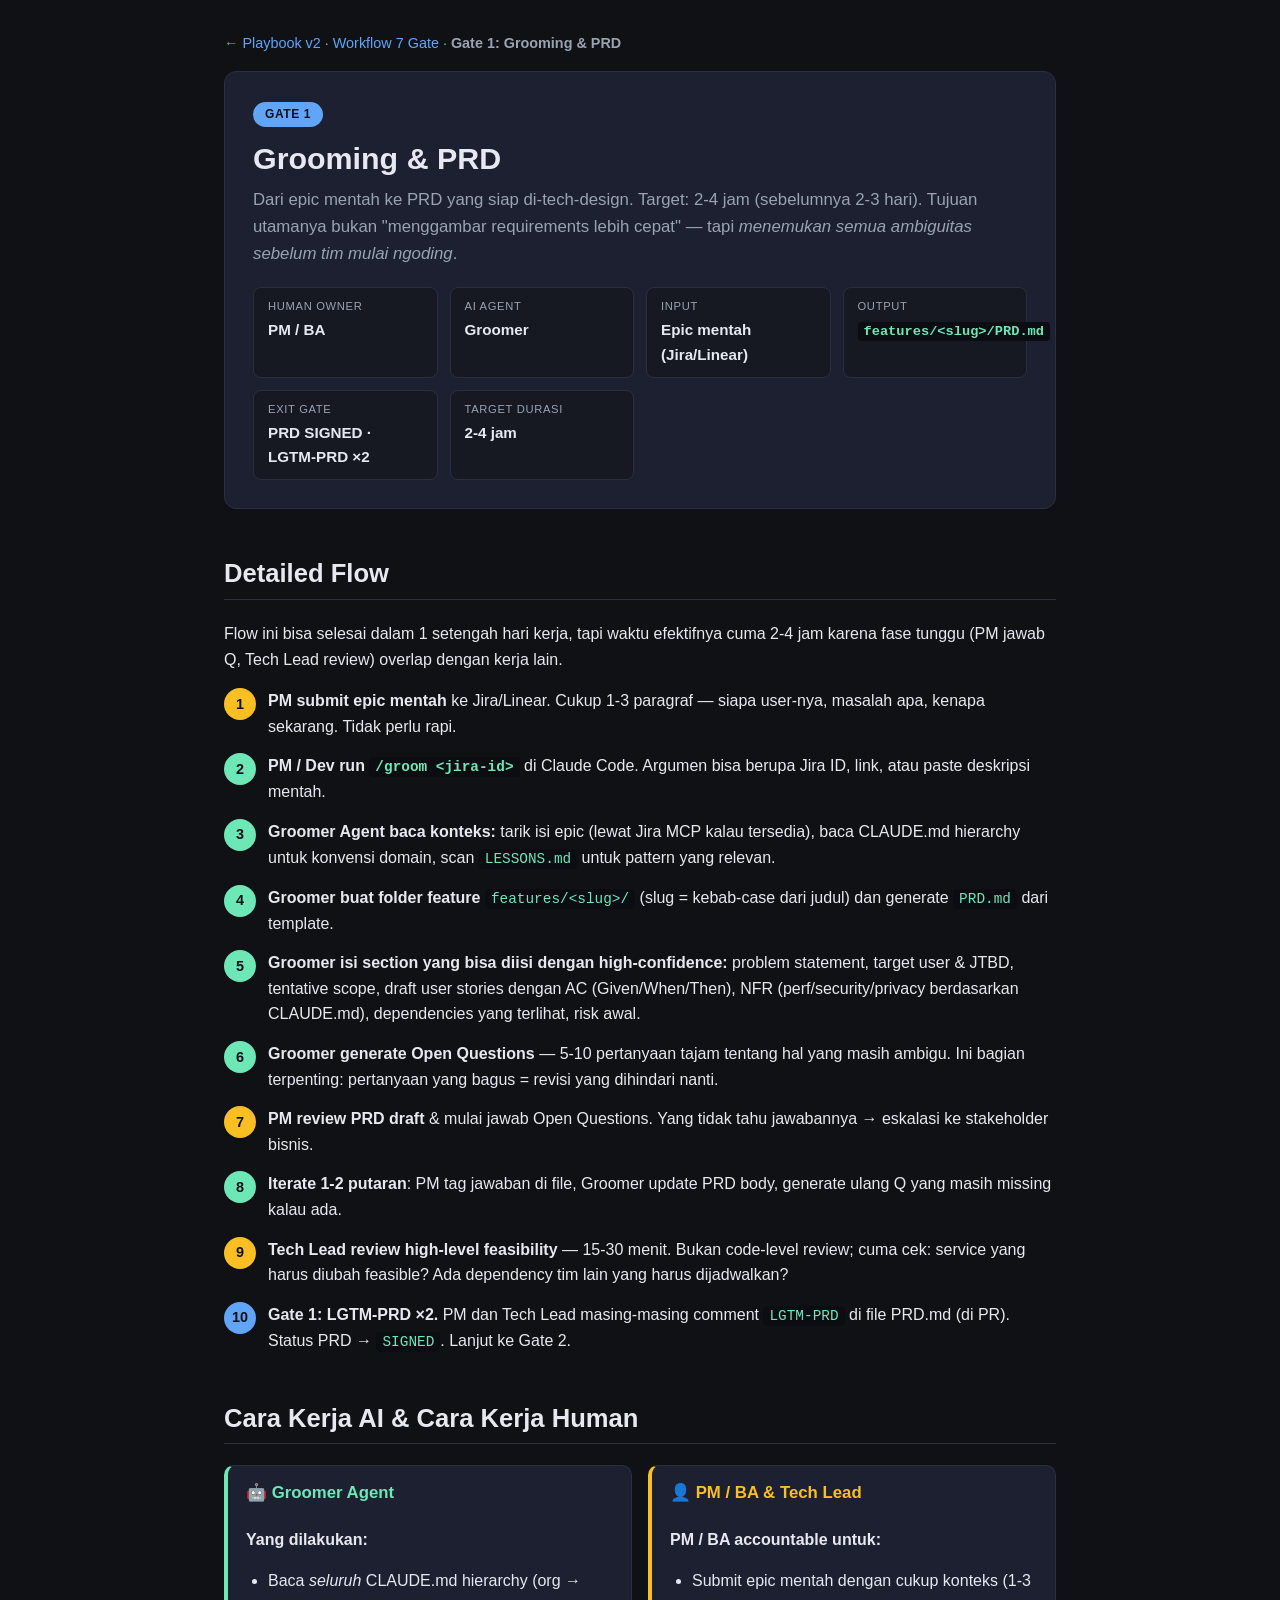
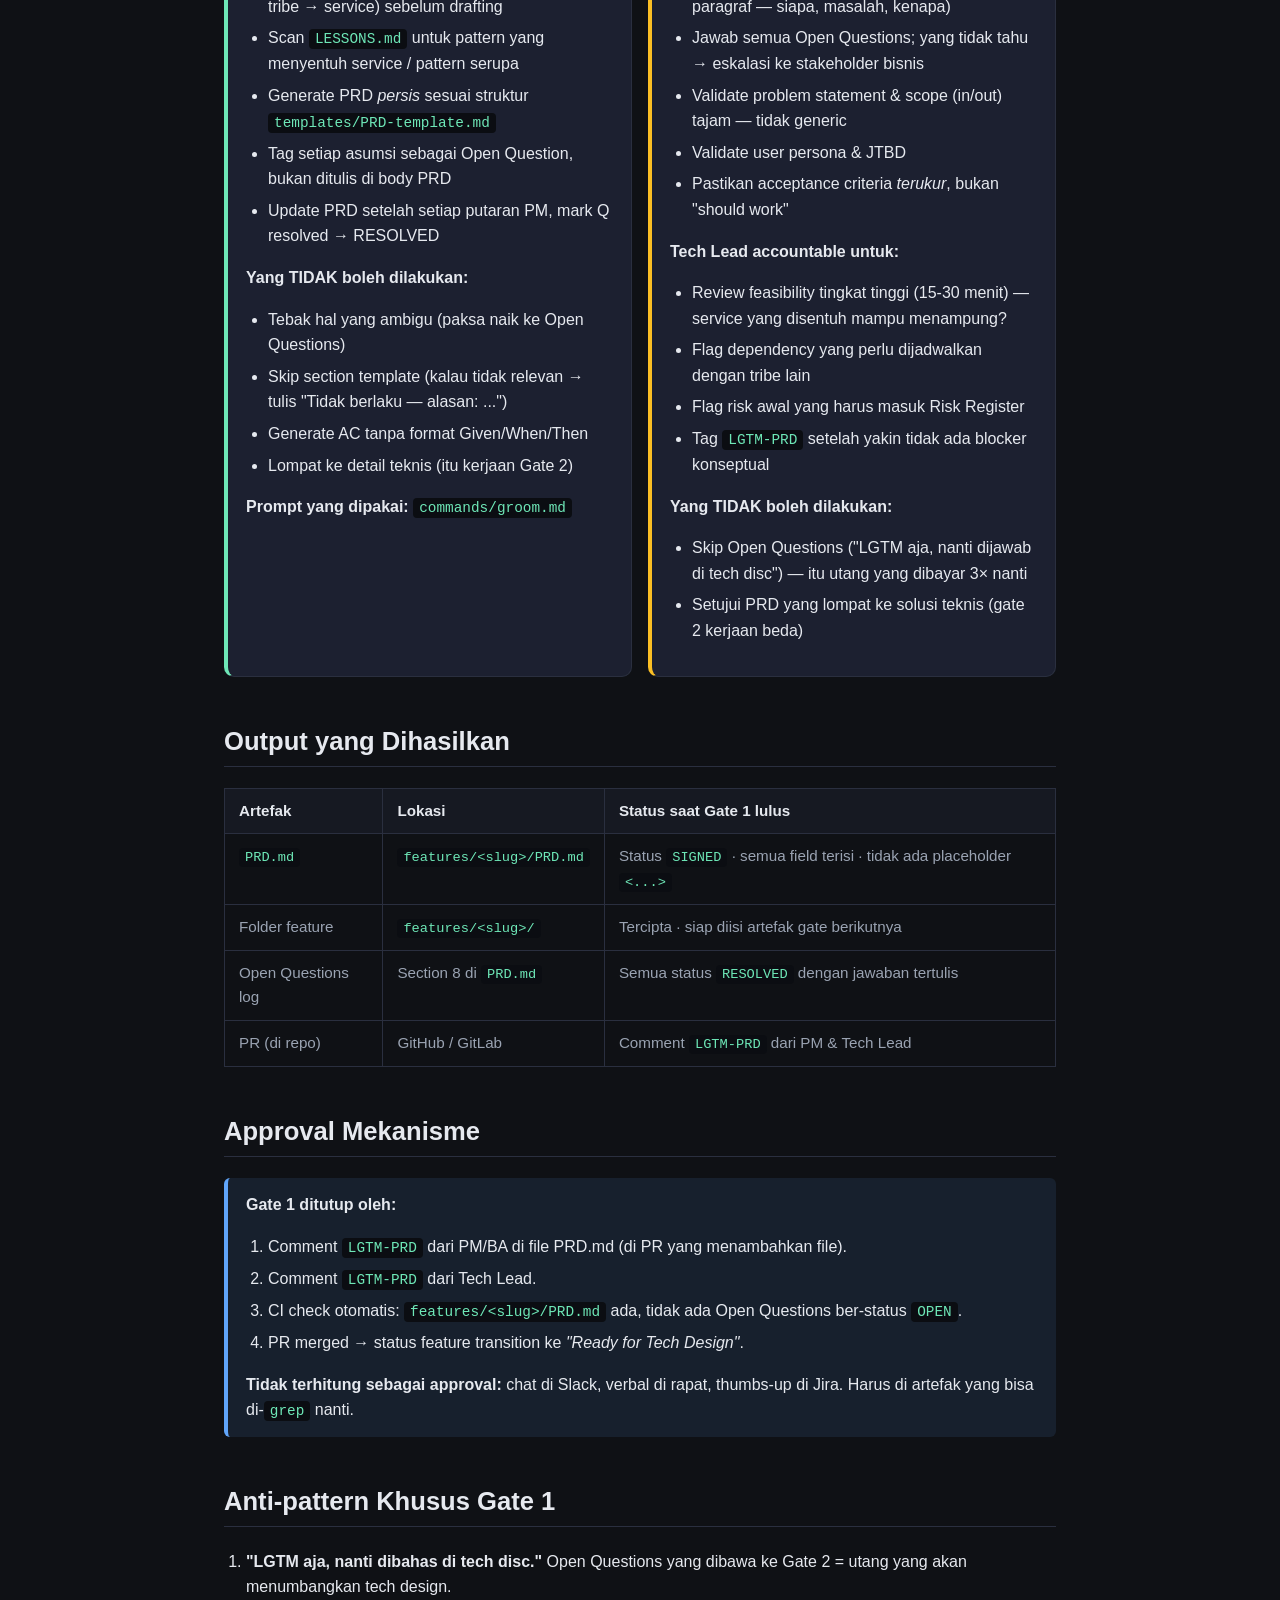
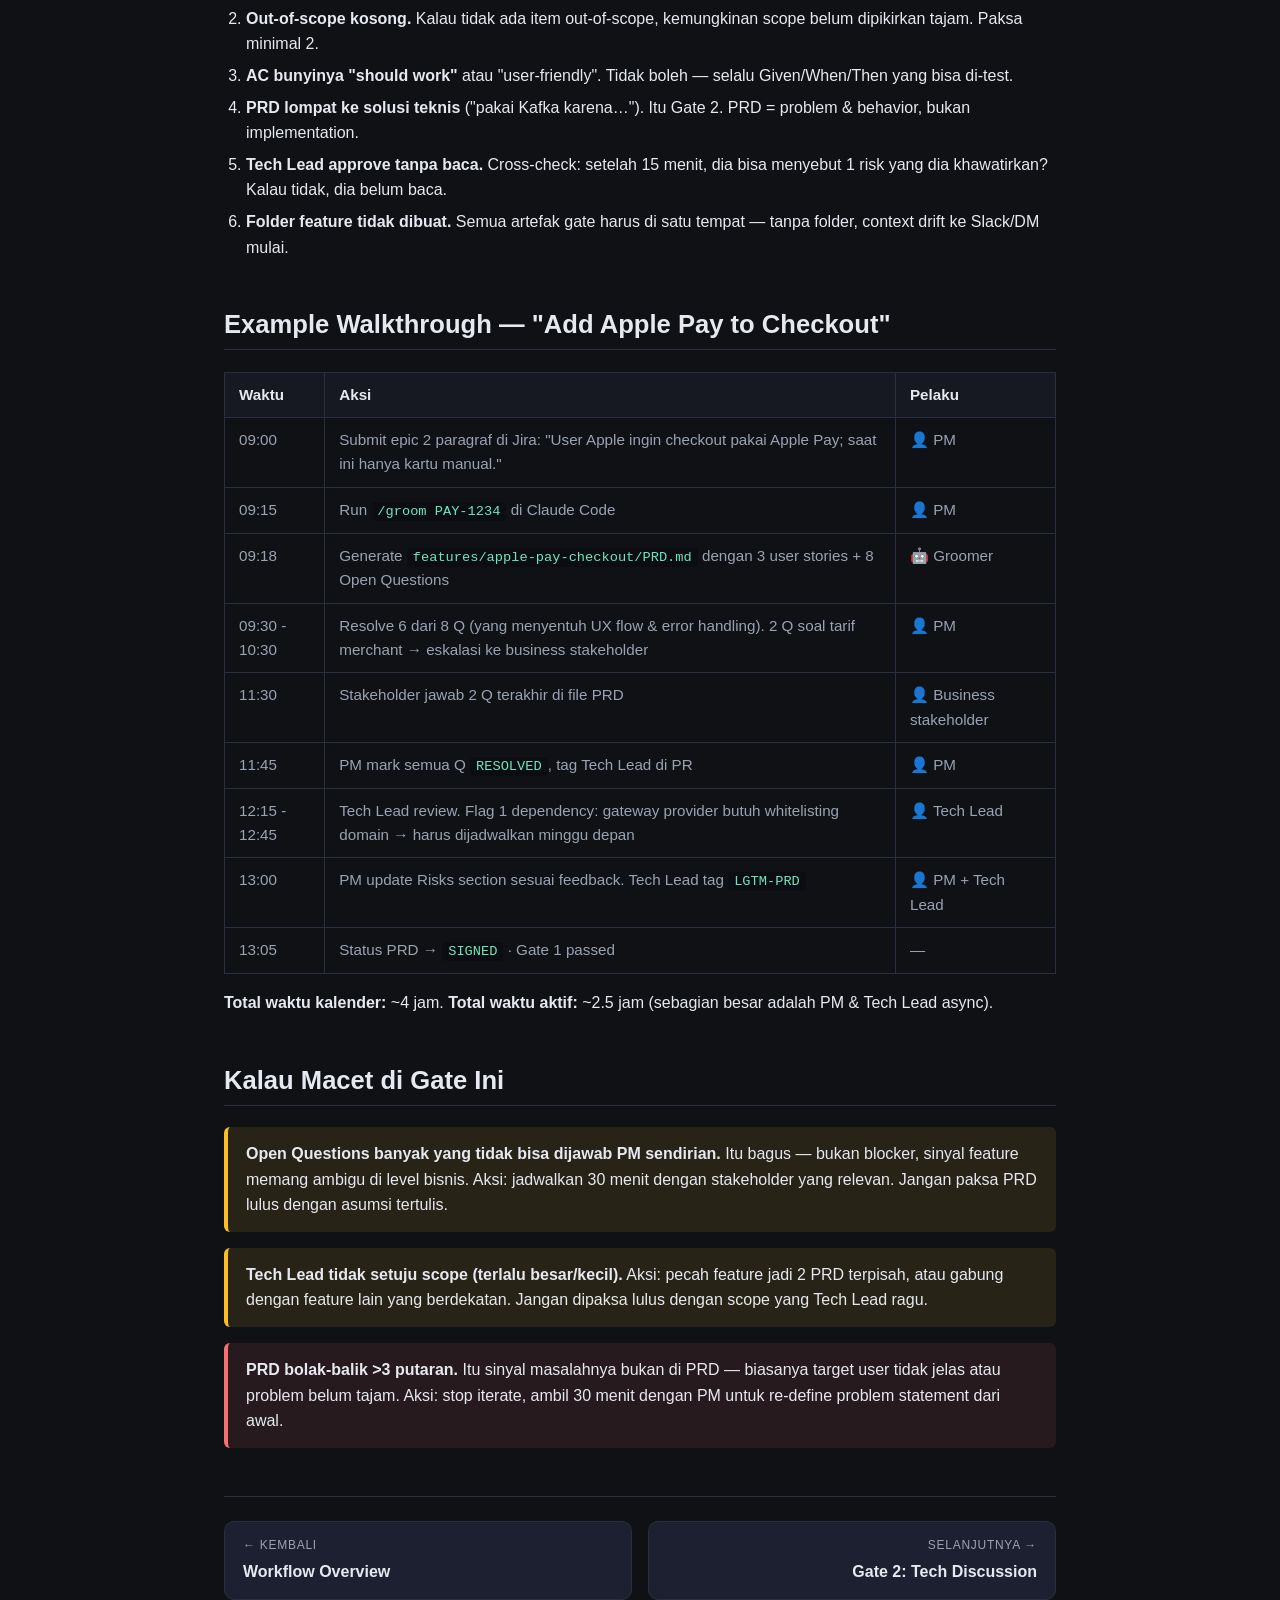
==== phases/1-grooming.html @ acb95db0 "chore: initial commit of AI agent playbook v2 Co-Authored-By: Claude Opus 4.7 (1M context) <noreply@" ====
<!DOCTYPE html>
<html lang="id">
<head>
<meta charset="UTF-8">
<meta name="viewport" content="width=device-width, initial-scale=1.0">
<title>Gate 1 · Grooming &amp; PRD — Playbook v2</title>
<link rel="stylesheet" href="../styles.css">
</head>
<body>
<div class="detail-page">

  <div class="breadcrumb">
    <a href="../index.html">← Playbook v2</a> · <a href="../index.html#workflow">Workflow 7 Gate</a> · <strong>Gate 1: Grooming &amp; PRD</strong>
  </div>

  <header class="detail-hero">
    <div class="gate-badge">GATE 1</div>
    <h1>Grooming &amp; PRD</h1>
    <p class="lead">Dari epic mentah ke PRD yang siap di-tech-design. Target: 2-4 jam (sebelumnya 2-3 hari). Tujuan utamanya bukan "menggambar requirements lebih cepat" — tapi <em>menemukan semua ambiguitas sebelum tim mulai ngoding</em>.</p>

    <div class="meta-grid">
      <div class="meta-item"><div class="lbl">Human Owner</div><div class="val">PM / BA</div></div>
      <div class="meta-item"><div class="lbl">AI Agent</div><div class="val">Groomer</div></div>
      <div class="meta-item"><div class="lbl">Input</div><div class="val">Epic mentah (Jira/Linear)</div></div>
      <div class="meta-item"><div class="lbl">Output</div><div class="val"><code>features/&lt;slug&gt;/PRD.md</code></div></div>
      <div class="meta-item"><div class="lbl">Exit Gate</div><div class="val">PRD SIGNED · LGTM-PRD ×2</div></div>
      <div class="meta-item"><div class="lbl">Target Durasi</div><div class="val">2-4 jam</div></div>
    </div>
  </header>

  <h2>Detailed Flow</h2>
  <p>Flow ini bisa selesai dalam 1 setengah hari kerja, tapi waktu efektifnya cuma 2-4 jam karena fase tunggu (PM jawab Q, Tech Lead review) overlap dengan kerja lain.</p>

  <ol class="stepflow">
    <li class="human-step"><strong>PM submit epic mentah</strong> ke Jira/Linear. Cukup 1-3 paragraf — siapa user-nya, masalah apa, kenapa sekarang. Tidak perlu rapi.</li>
    <li class="ai-step"><strong>PM / Dev run <code>/groom &lt;jira-id&gt;</code></strong> di Claude Code. Argumen bisa berupa Jira ID, link, atau paste deskripsi mentah.</li>
    <li class="ai-step"><strong>Groomer Agent baca konteks:</strong> tarik isi epic (lewat Jira MCP kalau tersedia), baca CLAUDE.md hierarchy untuk konvensi domain, scan <code>LESSONS.md</code> untuk pattern yang relevan.</li>
    <li class="ai-step"><strong>Groomer buat folder feature</strong> <code>features/&lt;slug&gt;/</code> (slug = kebab-case dari judul) dan generate <code>PRD.md</code> dari template.</li>
    <li class="ai-step"><strong>Groomer isi section yang bisa diisi dengan high-confidence:</strong> problem statement, target user &amp; JTBD, tentative scope, draft user stories dengan AC (Given/When/Then), NFR (perf/security/privacy berdasarkan CLAUDE.md), dependencies yang terlihat, risk awal.</li>
    <li class="ai-step"><strong>Groomer generate Open Questions</strong> — 5-10 pertanyaan tajam tentang hal yang masih ambigu. Ini bagian terpenting: pertanyaan yang bagus = revisi yang dihindari nanti.</li>
    <li class="human-step"><strong>PM review PRD draft</strong> &amp; mulai jawab Open Questions. Yang tidak tahu jawabannya → eskalasi ke stakeholder bisnis.</li>
    <li class="ai-step"><strong>Iterate 1-2 putaran</strong>: PM tag jawaban di file, Groomer update PRD body, generate ulang Q yang masih missing kalau ada.</li>
    <li class="human-step"><strong>Tech Lead review high-level feasibility</strong> — 15-30 menit. Bukan code-level review; cuma cek: service yang harus diubah feasible? Ada dependency tim lain yang harus dijadwalkan?</li>
    <li class="gate-step"><strong>Gate 1: LGTM-PRD ×2.</strong> PM dan Tech Lead masing-masing comment <code>LGTM-PRD</code> di file PRD.md (di PR). Status PRD → <code>SIGNED</code>. Lanjut ke Gate 2.</li>
  </ol>

  <h2>Cara Kerja AI &amp; Cara Kerja Human</h2>

  <div class="swim">
    <div class="lane ai">
      <h4 class="ai-h">🤖 Groomer Agent</h4>
      <p><strong>Yang dilakukan:</strong></p>
      <ul>
        <li>Baca <em>seluruh</em> CLAUDE.md hierarchy (org → tribe → service) sebelum drafting</li>
        <li>Scan <code>LESSONS.md</code> untuk pattern yang menyentuh service / pattern serupa</li>
        <li>Generate PRD <em>persis</em> sesuai struktur <code>templates/PRD-template.md</code></li>
        <li>Tag setiap asumsi sebagai Open Question, bukan ditulis di body PRD</li>
        <li>Update PRD setelah setiap putaran PM, mark Q resolved → RESOLVED</li>
      </ul>
      <p><strong>Yang TIDAK boleh dilakukan:</strong></p>
      <ul>
        <li>Tebak hal yang ambigu (paksa naik ke Open Questions)</li>
        <li>Skip section template (kalau tidak relevan → tulis "Tidak berlaku — alasan: ...")</li>
        <li>Generate AC tanpa format Given/When/Then</li>
        <li>Lompat ke detail teknis (itu kerjaan Gate 2)</li>
      </ul>
      <p><strong>Prompt yang dipakai:</strong> <code>commands/groom.md</code></p>
    </div>

    <div class="lane human">
      <h4 class="human-h">👤 PM / BA &amp; Tech Lead</h4>
      <p><strong>PM / BA accountable untuk:</strong></p>
      <ul>
        <li>Submit epic mentah dengan cukup konteks (1-3 paragraf — siapa, masalah, kenapa)</li>
        <li>Jawab semua Open Questions; yang tidak tahu → eskalasi ke stakeholder bisnis</li>
        <li>Validate problem statement &amp; scope (in/out) tajam — tidak generic</li>
        <li>Validate user persona &amp; JTBD</li>
        <li>Pastikan acceptance criteria <em>terukur</em>, bukan "should work"</li>
      </ul>
      <p><strong>Tech Lead accountable untuk:</strong></p>
      <ul>
        <li>Review feasibility tingkat tinggi (15-30 menit) — service yang disentuh mampu menampung?</li>
        <li>Flag dependency yang perlu dijadwalkan dengan tribe lain</li>
        <li>Flag risk awal yang harus masuk Risk Register</li>
        <li>Tag <code>LGTM-PRD</code> setelah yakin tidak ada blocker konseptual</li>
      </ul>
      <p><strong>Yang TIDAK boleh dilakukan:</strong></p>
      <ul>
        <li>Skip Open Questions ("LGTM aja, nanti dijawab di tech disc") — itu utang yang dibayar 3× nanti</li>
        <li>Setujui PRD yang lompat ke solusi teknis (gate 2 kerjaan beda)</li>
      </ul>
    </div>
  </div>

  <h2>Output yang Dihasilkan</h2>
  <table>
    <tr><th>Artefak</th><th>Lokasi</th><th>Status saat Gate 1 lulus</th></tr>
    <tr><td><code>PRD.md</code></td><td><code>features/&lt;slug&gt;/PRD.md</code></td><td>Status <code>SIGNED</code> · semua field terisi · tidak ada placeholder <code>&lt;...&gt;</code></td></tr>
    <tr><td>Folder feature</td><td><code>features/&lt;slug&gt;/</code></td><td>Tercipta · siap diisi artefak gate berikutnya</td></tr>
    <tr><td>Open Questions log</td><td>Section 8 di <code>PRD.md</code></td><td>Semua status <code>RESOLVED</code> dengan jawaban tertulis</td></tr>
    <tr><td>PR (di repo)</td><td>GitHub / GitLab</td><td>Comment <code>LGTM-PRD</code> dari PM &amp; Tech Lead</td></tr>
  </table>

  <h2>Approval Mekanisme</h2>
  <div class="callout">
    <strong>Gate 1 ditutup oleh:</strong>
    <ol>
      <li>Comment <code>LGTM-PRD</code> dari PM/BA di file PRD.md (di PR yang menambahkan file).</li>
      <li>Comment <code>LGTM-PRD</code> dari Tech Lead.</li>
      <li>CI check otomatis: <code>features/&lt;slug&gt;/PRD.md</code> ada, tidak ada Open Questions ber-status <code>OPEN</code>.</li>
      <li>PR merged → status feature transition ke <em>"Ready for Tech Design"</em>.</li>
    </ol>
    <strong>Tidak terhitung sebagai approval:</strong> chat di Slack, verbal di rapat, thumbs-up di Jira. Harus di artefak yang bisa di-<code>grep</code> nanti.
  </div>

  <h2>Anti-pattern Khusus Gate 1</h2>
  <ol>
    <li><strong>"LGTM aja, nanti dibahas di tech disc."</strong> Open Questions yang dibawa ke Gate 2 = utang yang akan menumbangkan tech design.</li>
    <li><strong>Out-of-scope kosong.</strong> Kalau tidak ada item out-of-scope, kemungkinan scope belum dipikirkan tajam. Paksa minimal 2.</li>
    <li><strong>AC bunyinya "should work"</strong> atau "user-friendly". Tidak boleh — selalu Given/When/Then yang bisa di-test.</li>
    <li><strong>PRD lompat ke solusi teknis</strong> ("pakai Kafka karena…"). Itu Gate 2. PRD = problem &amp; behavior, bukan implementation.</li>
    <li><strong>Tech Lead approve tanpa baca.</strong> Cross-check: setelah 15 menit, dia bisa menyebut 1 risk yang dia khawatirkan? Kalau tidak, dia belum baca.</li>
    <li><strong>Folder feature tidak dibuat.</strong> Semua artefak gate harus di satu tempat — tanpa folder, context drift ke Slack/DM mulai.</li>
  </ol>

  <h2>Example Walkthrough — "Add Apple Pay to Checkout"</h2>
  <table>
    <tr><th>Waktu</th><th>Aksi</th><th>Pelaku</th></tr>
    <tr><td>09:00</td><td>Submit epic 2 paragraf di Jira: "User Apple ingin checkout pakai Apple Pay; saat ini hanya kartu manual."</td><td>👤 PM</td></tr>
    <tr><td>09:15</td><td>Run <code>/groom PAY-1234</code> di Claude Code</td><td>👤 PM</td></tr>
    <tr><td>09:18</td><td>Generate <code>features/apple-pay-checkout/PRD.md</code> dengan 3 user stories + 8 Open Questions</td><td>🤖 Groomer</td></tr>
    <tr><td>09:30 - 10:30</td><td>Resolve 6 dari 8 Q (yang menyentuh UX flow &amp; error handling). 2 Q soal tarif merchant → eskalasi ke business stakeholder</td><td>👤 PM</td></tr>
    <tr><td>11:30</td><td>Stakeholder jawab 2 Q terakhir di file PRD</td><td>👤 Business stakeholder</td></tr>
    <tr><td>11:45</td><td>PM mark semua Q <code>RESOLVED</code>, tag Tech Lead di PR</td><td>👤 PM</td></tr>
    <tr><td>12:15 - 12:45</td><td>Tech Lead review. Flag 1 dependency: gateway provider butuh whitelisting domain → harus dijadwalkan minggu depan</td><td>👤 Tech Lead</td></tr>
    <tr><td>13:00</td><td>PM update Risks section sesuai feedback. Tech Lead tag <code>LGTM-PRD</code></td><td>👤 PM + Tech Lead</td></tr>
    <tr><td>13:05</td><td>Status PRD → <code>SIGNED</code> · Gate 1 passed</td><td>—</td></tr>
  </table>
  <p><strong>Total waktu kalender:</strong> ~4 jam. <strong>Total waktu aktif:</strong> ~2.5 jam (sebagian besar adalah PM &amp; Tech Lead async).</p>

  <h2>Kalau Macet di Gate Ini</h2>
  <div class="callout warn">
    <strong>Open Questions banyak yang tidak bisa dijawab PM sendirian.</strong> Itu bagus — bukan blocker, sinyal feature memang ambigu di level bisnis. Aksi: jadwalkan 30 menit dengan stakeholder yang relevan. Jangan paksa PRD lulus dengan asumsi tertulis.
  </div>
  <div class="callout warn">
    <strong>Tech Lead tidak setuju scope (terlalu besar/kecil).</strong> Aksi: pecah feature jadi 2 PRD terpisah, atau gabung dengan feature lain yang berdekatan. Jangan dipaksa lulus dengan scope yang Tech Lead ragu.
  </div>
  <div class="callout danger">
    <strong>PRD bolak-balik &gt;3 putaran.</strong> Itu sinyal masalahnya bukan di PRD — biasanya target user tidak jelas atau problem belum tajam. Aksi: stop iterate, ambil 30 menit dengan PM untuk re-define problem statement dari awal.
  </div>

  <nav class="phase-nav">
    <a href="../index.html#workflow" class="prev">
      <div class="nav-label">← Kembali</div>
      <div class="nav-title">Workflow Overview</div>
    </a>
    <a href="2-tech-design.html" class="next">
      <div class="nav-label">Selanjutnya →</div>
      <div class="nav-title">Gate 2: Tech Discussion</div>
    </a>
  </nav>

</div>
</body>
</html>
---- styles.css ----
:root {
  --bg: #0f1115;
  --bg-soft: #161922;
  --bg-card: #1c2030;
  --border: #2a2f3f;
  --text: #e6e9ef;
  --text-dim: #9aa3b2;
  --accent: #6ee7b7;
  --accent-2: #60a5fa;
  --warn: #fbbf24;
  --danger: #f87171;
  --code-bg: #0b0d12;
  --purple: #a78bfa;
}
* { box-sizing: border-box; }
html, body { margin: 0; padding: 0; background: var(--bg); color: var(--text); font-family: -apple-system, BlinkMacSystemFont, "Segoe UI", Roboto, Oxygen, Ubuntu, sans-serif; line-height: 1.6; font-size: 16px; }
a { color: var(--accent-2); text-decoration: none; }
a:hover { text-decoration: underline; }
code { background: var(--code-bg); padding: 2px 6px; border-radius: 4px; font-size: 0.9em; color: var(--accent); font-family: "SF Mono", Monaco, Consolas, monospace; }
pre { background: var(--code-bg); padding: 16px; border-radius: 8px; overflow-x: auto; border: 1px solid var(--border); }
pre code { background: none; padding: 0; color: var(--text); }
h1, h2, h3, h4 { color: var(--text); line-height: 1.3; }
h1 { font-size: 2.2rem; margin-top: 0; }
h2 { font-size: 1.6rem; border-bottom: 1px solid var(--border); padding-bottom: 8px; margin-top: 48px; }
h3 { font-size: 1.25rem; color: var(--accent); margin-top: 32px; }
h4 { font-size: 1.05rem; color: var(--accent-2); margin-top: 24px; }
.layout { display: grid; grid-template-columns: 260px 1fr; min-height: 100vh; }
.sidebar { background: var(--bg-soft); border-right: 1px solid var(--border); padding: 24px 20px; position: sticky; top: 0; height: 100vh; overflow-y: auto; }
.sidebar h2 { font-size: 1rem; border: none; margin-top: 16px; color: var(--text-dim); text-transform: uppercase; letter-spacing: 0.05em; }
.sidebar a { display: block; padding: 6px 0; color: var(--text-dim); font-size: 0.92rem; border-left: 2px solid transparent; padding-left: 10px; }
.sidebar a:hover { color: var(--text); border-left-color: var(--accent); text-decoration: none; }
.sidebar .brand { font-weight: 700; font-size: 1.1rem; color: var(--accent); margin-bottom: 4px; }
.sidebar .tagline { color: var(--text-dim); font-size: 0.8rem; }
.main { padding: 48px 64px; max-width: 980px; }
.hero { background: linear-gradient(135deg, #1c2030 0%, #2a2f3f 100%); padding: 32px; border-radius: 12px; border: 1px solid var(--border); margin-bottom: 32px; }
.hero .pill { display: inline-block; background: rgba(110, 231, 183, 0.15); color: var(--accent); padding: 4px 12px; border-radius: 999px; font-size: 0.8rem; font-weight: 600; margin-bottom: 12px; }
.hero h1 { margin: 0 0 8px 0; }
.hero p { margin: 8px 0 0; color: var(--text-dim); font-size: 1.05rem; }
.grid { display: grid; gap: 16px; }
.grid-2 { grid-template-columns: repeat(2, 1fr); }
.grid-3 { grid-template-columns: repeat(3, 1fr); }
.grid-4 { grid-template-columns: repeat(4, 1fr); }
.card { background: var(--bg-card); border: 1px solid var(--border); border-radius: 10px; padding: 20px; }
.card .label { font-size: 0.75rem; text-transform: uppercase; letter-spacing: 0.08em; color: var(--text-dim); margin-bottom: 8px; }
.card h3 { margin: 0 0 8px; font-size: 1.1rem; color: var(--text); }
.card p { margin: 0; color: var(--text-dim); font-size: 0.95rem; }
.callout { background: rgba(96, 165, 250, 0.1); border-left: 4px solid var(--accent-2); padding: 14px 18px; border-radius: 6px; margin: 16px 0; }
.callout.warn { background: rgba(251, 191, 36, 0.1); border-left-color: var(--warn); }
.callout.danger { background: rgba(248, 113, 113, 0.1); border-left-color: var(--danger); }
.callout.good { background: rgba(110, 231, 183, 0.08); border-left-color: var(--accent); }
table { border-collapse: collapse; width: 100%; margin: 16px 0; font-size: 0.95rem; }
th, td { border: 1px solid var(--border); padding: 10px 14px; text-align: left; vertical-align: top; }
th { background: var(--bg-soft); color: var(--text); font-weight: 600; }
td { color: var(--text-dim); }
td strong { color: var(--text); }
.phase { display: flex; align-items: stretch; margin: 24px 0; gap: 16px; }
.phase-num { background: var(--accent); color: var(--bg); font-weight: 700; font-size: 1.4rem; min-width: 56px; display: flex; align-items: center; justify-content: center; border-radius: 10px; }
.phase-body { flex: 1; background: var(--bg-card); border: 1px solid var(--border); border-radius: 10px; padding: 18px 22px; }
.phase-body h3 { margin-top: 0; }
.phase-meta { display: flex; flex-wrap: wrap; gap: 8px; margin-top: 10px; }
.chip { display: inline-block; background: var(--bg-soft); border: 1px solid var(--border); color: var(--text-dim); padding: 3px 10px; border-radius: 999px; font-size: 0.78rem; }
.chip.human { color: var(--warn); border-color: rgba(251,191,36,0.3); }
.chip.ai { color: var(--accent); border-color: rgba(110,231,183,0.3); }
.chip.gate { color: var(--accent-2); border-color: rgba(96,165,250,0.3); font-weight: 600; }
ul, ol { padding-left: 22px; }
li { margin: 6px 0; }
.toc-link.active { color: var(--accent); border-left-color: var(--accent); }
.footer { margin-top: 64px; padding-top: 24px; border-top: 1px solid var(--border); color: var(--text-dim); font-size: 0.85rem; }
.diagram { background: var(--bg-card); border: 1px solid var(--border); border-radius: 10px; padding: 18px; margin: 24px 0; }
.diagram svg { display: block; width: 100%; height: auto; max-width: 100%; }
.diagram .caption { margin-top: 10px; font-size: 0.85rem; color: var(--text-dim); text-align: center; font-style: italic; }

/* Clickable phase boxes inside SVG */
.diagram svg a g rect:first-of-type { transition: filter 0.15s ease; }
.diagram svg a:hover g rect:first-of-type { filter: brightness(1.4); }
.diagram svg a { cursor: pointer; }
.diagram .click-hint { text-align: center; margin-top: 4px; font-size: 0.8rem; color: var(--accent); }

/* Phase detail page layout */
.detail-page { max-width: 880px; margin: 0 auto; padding: 32px 24px 80px; }
.breadcrumb { color: var(--text-dim); font-size: 0.9rem; margin-bottom: 16px; }
.breadcrumb a { color: var(--accent-2); }
.detail-hero { background: var(--bg-card); border: 1px solid var(--border); border-radius: 12px; padding: 28px; margin-bottom: 32px; }
.detail-hero .gate-badge { display: inline-block; background: var(--accent-2); color: var(--bg); padding: 3px 12px; border-radius: 999px; font-size: 0.75rem; font-weight: 700; margin-bottom: 12px; letter-spacing: 0.05em; }
.detail-hero h1 { margin: 0 0 8px; font-size: 1.9rem; }
.detail-hero .lead { color: var(--text-dim); font-size: 1.05rem; margin: 0; }
.meta-grid { display: grid; grid-template-columns: repeat(auto-fit, minmax(150px, 1fr)); gap: 12px; margin-top: 20px; }
.meta-item { background: var(--bg-soft); border: 1px solid var(--border); border-radius: 8px; padding: 10px 14px; }
.meta-item .lbl { font-size: 0.7rem; text-transform: uppercase; letter-spacing: 0.06em; color: var(--text-dim); }
.meta-item .val { font-size: 0.95rem; font-weight: 600; color: var(--text); margin-top: 2px; }
.swim { display: grid; grid-template-columns: 1fr 1fr; gap: 16px; margin: 16px 0; }
.swim .lane { background: var(--bg-card); border: 1px solid var(--border); border-radius: 10px; padding: 16px 18px; }
.swim .lane.human { border-left: 4px solid var(--warn); }
.swim .lane.ai { border-left: 4px solid var(--accent); }
.swim .lane h4 { margin-top: 0; }
.swim .lane h4.human-h { color: var(--warn); }
.swim .lane h4.ai-h { color: var(--accent); }
.stepflow { counter-reset: step; padding-left: 0; list-style: none; }
.stepflow > li { counter-increment: step; position: relative; padding-left: 44px; margin: 14px 0; min-height: 32px; }
.stepflow > li::before { content: counter(step); position: absolute; left: 0; top: 0; width: 32px; height: 32px; border-radius: 50%; background: var(--accent); color: var(--bg); display: flex; align-items: center; justify-content: center; font-weight: 700; font-size: 0.9rem; }
.stepflow > li.ai-step::before { background: var(--accent); }
.stepflow > li.human-step::before { background: var(--warn); }
.stepflow > li.gate-step::before { background: var(--accent-2); }
.phase-nav { display: flex; justify-content: space-between; gap: 16px; margin-top: 48px; padding-top: 24px; border-top: 1px solid var(--border); }
.phase-nav a { flex: 1; background: var(--bg-card); border: 1px solid var(--border); border-radius: 10px; padding: 14px 18px; color: var(--text); text-decoration: none; }
.phase-nav a:hover { border-color: var(--accent); background: var(--bg-soft); text-decoration: none; }
.phase-nav .nav-label { font-size: 0.75rem; color: var(--text-dim); text-transform: uppercase; letter-spacing: 0.06em; }
.phase-nav .nav-title { font-weight: 600; color: var(--text); margin-top: 4px; }
.phase-nav .next { text-align: right; }
.phase-nav .disabled { pointer-events: none; opacity: 0.4; }

@media (max-width: 900px) {
  .layout { grid-template-columns: 1fr; }
  .sidebar { position: relative; height: auto; }
  .main { padding: 32px 20px; }
  .grid-2, .grid-3, .grid-4 { grid-template-columns: 1fr; }
  .swim { grid-template-columns: 1fr; }
}
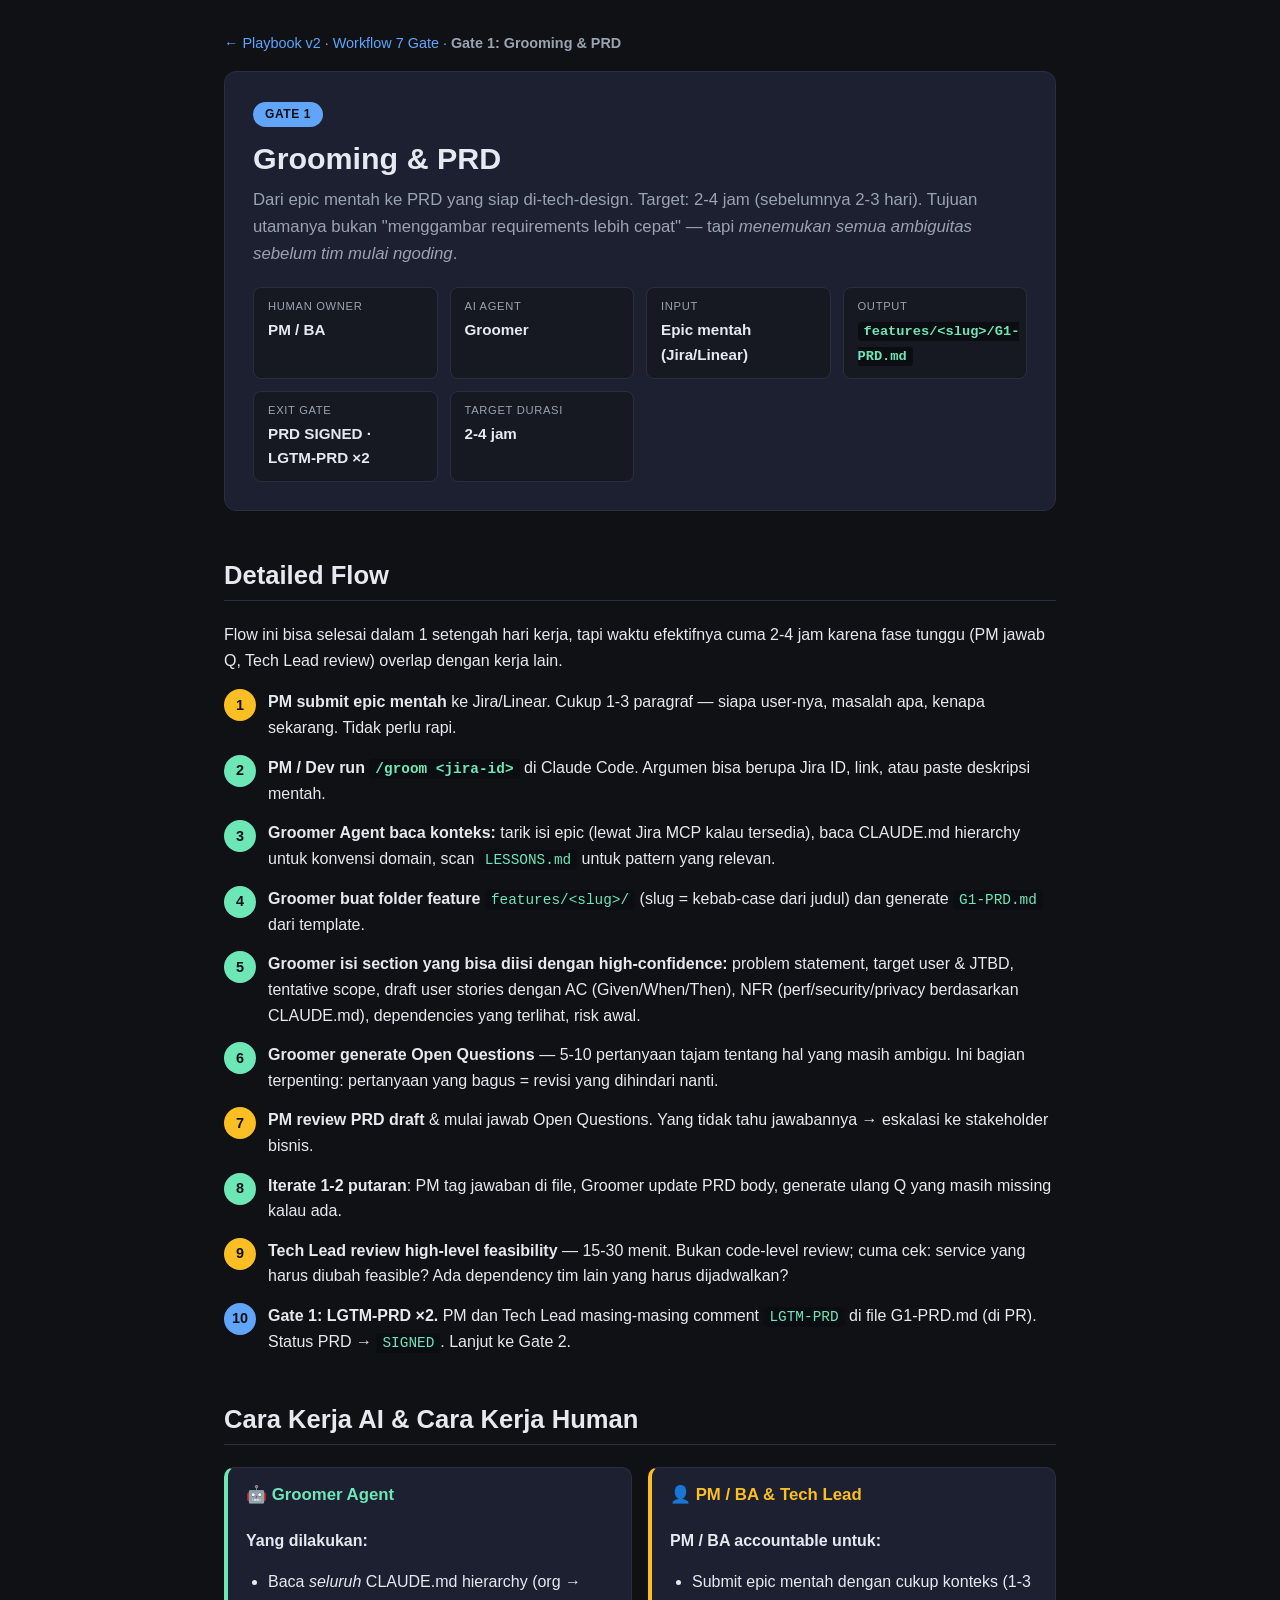
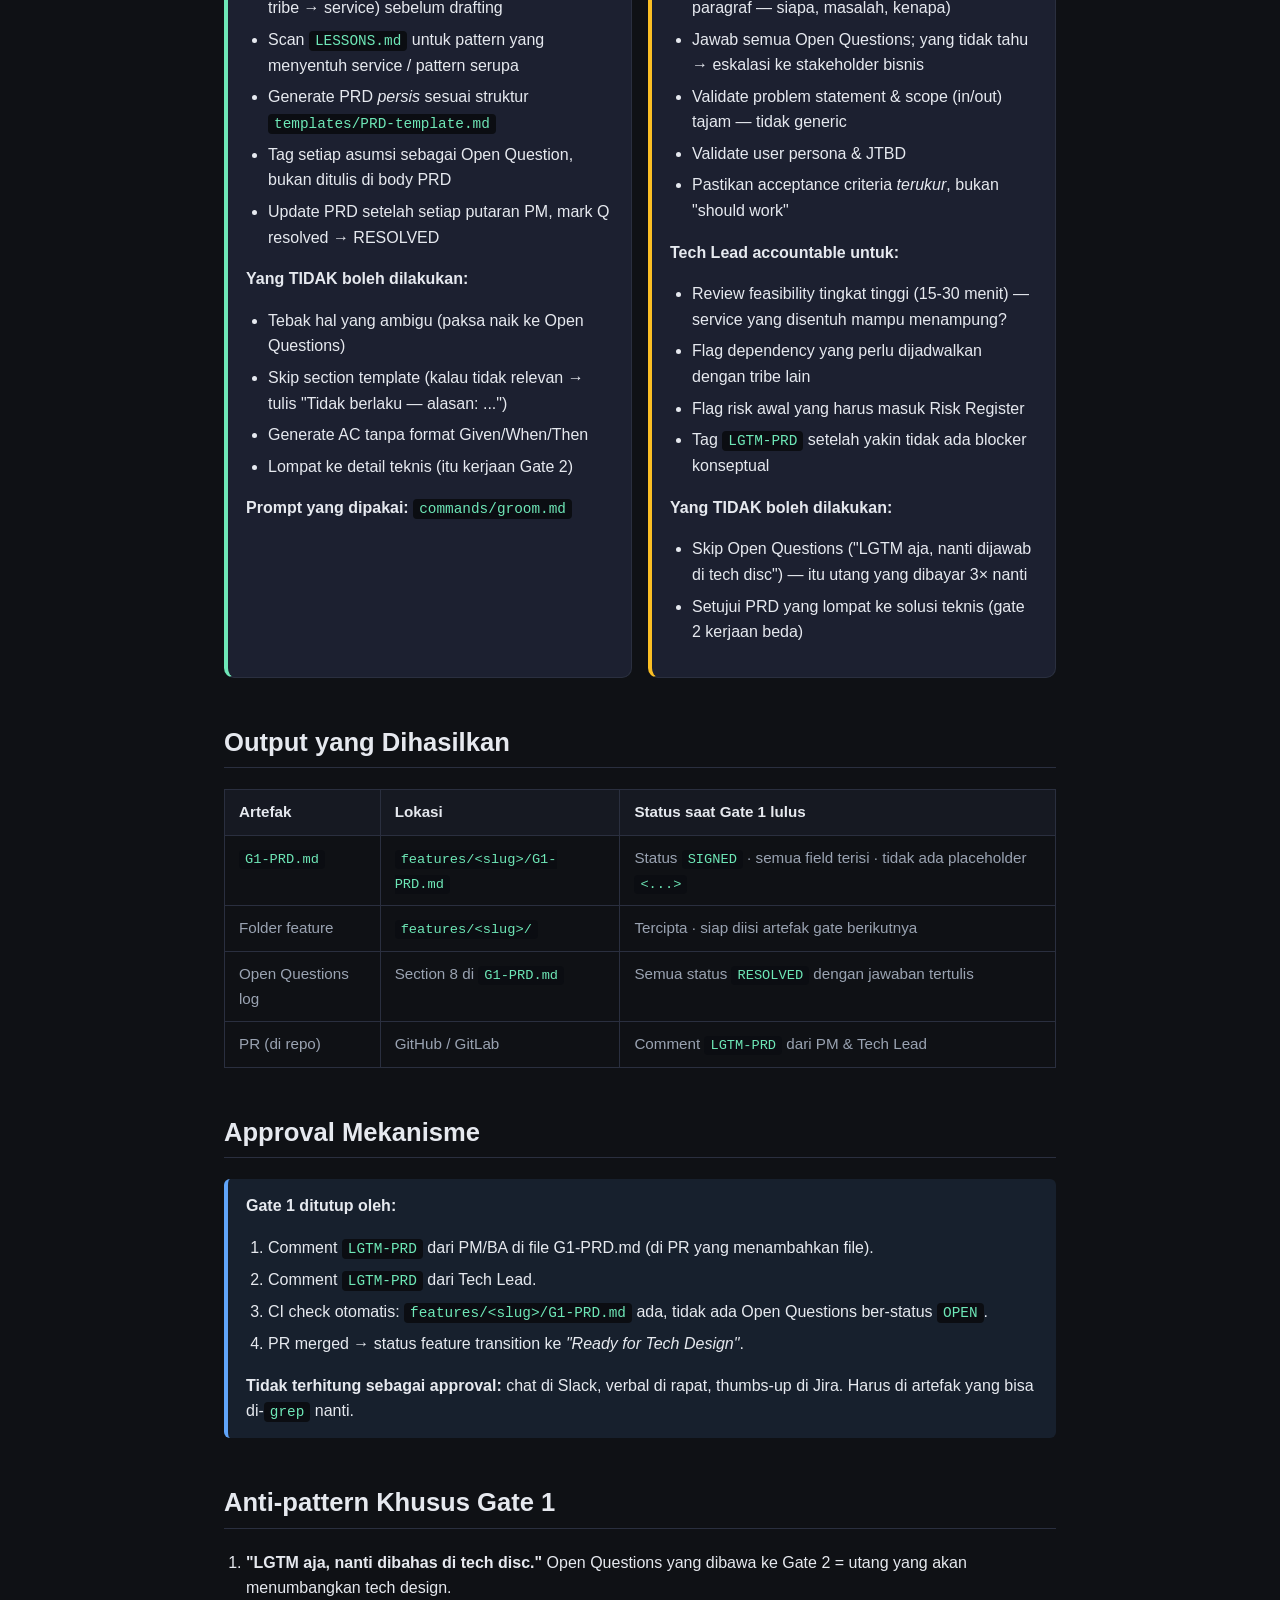
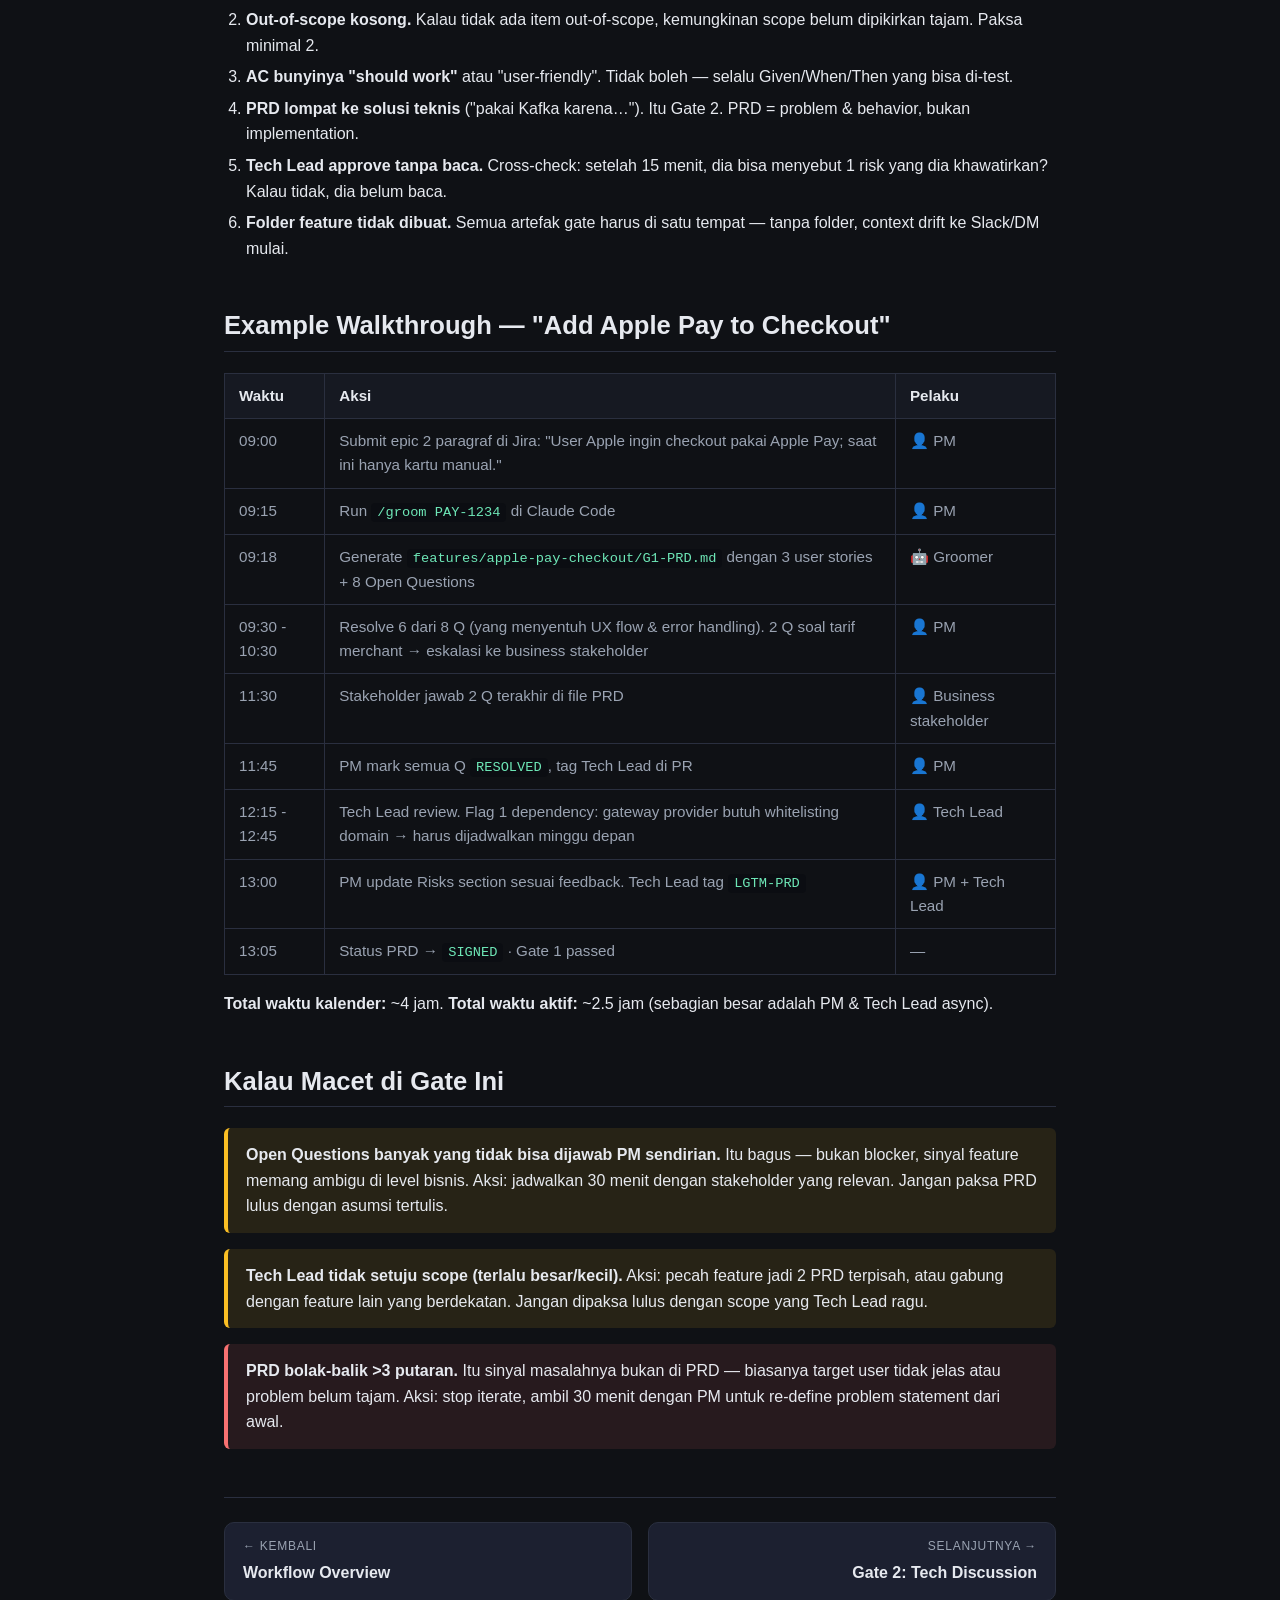
==== commit 492c36b3: "feat: v2.1 — adopt latest patterns (UI-Impact, Prinsip 19+20, gate naming) Major upgrade berdasarkan" ====
--- a/phases/1-grooming.html
+++ b/phases/1-grooming.html
@@ -22,7 +22,7 @@
       <div class="meta-item"><div class="lbl">Human Owner</div><div class="val">PM / BA</div></div>
       <div class="meta-item"><div class="lbl">AI Agent</div><div class="val">Groomer</div></div>
       <div class="meta-item"><div class="lbl">Input</div><div class="val">Epic mentah (Jira/Linear)</div></div>
-      <div class="meta-item"><div class="lbl">Output</div><div class="val"><code>features/&lt;slug&gt;/PRD.md</code></div></div>
+      <div class="meta-item"><div class="lbl">Output</div><div class="val"><code>features/&lt;slug&gt;/G1-PRD.md</code></div></div>
       <div class="meta-item"><div class="lbl">Exit Gate</div><div class="val">PRD SIGNED · LGTM-PRD ×2</div></div>
       <div class="meta-item"><div class="lbl">Target Durasi</div><div class="val">2-4 jam</div></div>
     </div>
@@ -35,13 +35,13 @@
     <li class="human-step"><strong>PM submit epic mentah</strong> ke Jira/Linear. Cukup 1-3 paragraf — siapa user-nya, masalah apa, kenapa sekarang. Tidak perlu rapi.</li>
     <li class="ai-step"><strong>PM / Dev run <code>/groom &lt;jira-id&gt;</code></strong> di Claude Code. Argumen bisa berupa Jira ID, link, atau paste deskripsi mentah.</li>
     <li class="ai-step"><strong>Groomer Agent baca konteks:</strong> tarik isi epic (lewat Jira MCP kalau tersedia), baca CLAUDE.md hierarchy untuk konvensi domain, scan <code>LESSONS.md</code> untuk pattern yang relevan.</li>
-    <li class="ai-step"><strong>Groomer buat folder feature</strong> <code>features/&lt;slug&gt;/</code> (slug = kebab-case dari judul) dan generate <code>PRD.md</code> dari template.</li>
+    <li class="ai-step"><strong>Groomer buat folder feature</strong> <code>features/&lt;slug&gt;/</code> (slug = kebab-case dari judul) dan generate <code>G1-PRD.md</code> dari template.</li>
     <li class="ai-step"><strong>Groomer isi section yang bisa diisi dengan high-confidence:</strong> problem statement, target user &amp; JTBD, tentative scope, draft user stories dengan AC (Given/When/Then), NFR (perf/security/privacy berdasarkan CLAUDE.md), dependencies yang terlihat, risk awal.</li>
     <li class="ai-step"><strong>Groomer generate Open Questions</strong> — 5-10 pertanyaan tajam tentang hal yang masih ambigu. Ini bagian terpenting: pertanyaan yang bagus = revisi yang dihindari nanti.</li>
     <li class="human-step"><strong>PM review PRD draft</strong> &amp; mulai jawab Open Questions. Yang tidak tahu jawabannya → eskalasi ke stakeholder bisnis.</li>
     <li class="ai-step"><strong>Iterate 1-2 putaran</strong>: PM tag jawaban di file, Groomer update PRD body, generate ulang Q yang masih missing kalau ada.</li>
     <li class="human-step"><strong>Tech Lead review high-level feasibility</strong> — 15-30 menit. Bukan code-level review; cuma cek: service yang harus diubah feasible? Ada dependency tim lain yang harus dijadwalkan?</li>
-    <li class="gate-step"><strong>Gate 1: LGTM-PRD ×2.</strong> PM dan Tech Lead masing-masing comment <code>LGTM-PRD</code> di file PRD.md (di PR). Status PRD → <code>SIGNED</code>. Lanjut ke Gate 2.</li>
+    <li class="gate-step"><strong>Gate 1: LGTM-PRD ×2.</strong> PM dan Tech Lead masing-masing comment <code>LGTM-PRD</code> di file G1-PRD.md (di PR). Status PRD → <code>SIGNED</code>. Lanjut ke Gate 2.</li>
   </ol>
 
   <h2>Cara Kerja AI &amp; Cara Kerja Human</h2>
@@ -95,9 +95,9 @@
   <h2>Output yang Dihasilkan</h2>
   <table>
     <tr><th>Artefak</th><th>Lokasi</th><th>Status saat Gate 1 lulus</th></tr>
-    <tr><td><code>PRD.md</code></td><td><code>features/&lt;slug&gt;/PRD.md</code></td><td>Status <code>SIGNED</code> · semua field terisi · tidak ada placeholder <code>&lt;...&gt;</code></td></tr>
+    <tr><td><code>G1-PRD.md</code></td><td><code>features/&lt;slug&gt;/G1-PRD.md</code></td><td>Status <code>SIGNED</code> · semua field terisi · tidak ada placeholder <code>&lt;...&gt;</code></td></tr>
     <tr><td>Folder feature</td><td><code>features/&lt;slug&gt;/</code></td><td>Tercipta · siap diisi artefak gate berikutnya</td></tr>
-    <tr><td>Open Questions log</td><td>Section 8 di <code>PRD.md</code></td><td>Semua status <code>RESOLVED</code> dengan jawaban tertulis</td></tr>
+    <tr><td>Open Questions log</td><td>Section 8 di <code>G1-PRD.md</code></td><td>Semua status <code>RESOLVED</code> dengan jawaban tertulis</td></tr>
     <tr><td>PR (di repo)</td><td>GitHub / GitLab</td><td>Comment <code>LGTM-PRD</code> dari PM &amp; Tech Lead</td></tr>
   </table>
 
@@ -105,9 +105,9 @@
   <div class="callout">
     <strong>Gate 1 ditutup oleh:</strong>
     <ol>
-      <li>Comment <code>LGTM-PRD</code> dari PM/BA di file PRD.md (di PR yang menambahkan file).</li>
+      <li>Comment <code>LGTM-PRD</code> dari PM/BA di file G1-PRD.md (di PR yang menambahkan file).</li>
       <li>Comment <code>LGTM-PRD</code> dari Tech Lead.</li>
-      <li>CI check otomatis: <code>features/&lt;slug&gt;/PRD.md</code> ada, tidak ada Open Questions ber-status <code>OPEN</code>.</li>
+      <li>CI check otomatis: <code>features/&lt;slug&gt;/G1-PRD.md</code> ada, tidak ada Open Questions ber-status <code>OPEN</code>.</li>
       <li>PR merged → status feature transition ke <em>"Ready for Tech Design"</em>.</li>
     </ol>
     <strong>Tidak terhitung sebagai approval:</strong> chat di Slack, verbal di rapat, thumbs-up di Jira. Harus di artefak yang bisa di-<code>grep</code> nanti.
@@ -128,7 +128,7 @@
     <tr><th>Waktu</th><th>Aksi</th><th>Pelaku</th></tr>
     <tr><td>09:00</td><td>Submit epic 2 paragraf di Jira: "User Apple ingin checkout pakai Apple Pay; saat ini hanya kartu manual."</td><td>👤 PM</td></tr>
     <tr><td>09:15</td><td>Run <code>/groom PAY-1234</code> di Claude Code</td><td>👤 PM</td></tr>
-    <tr><td>09:18</td><td>Generate <code>features/apple-pay-checkout/PRD.md</code> dengan 3 user stories + 8 Open Questions</td><td>🤖 Groomer</td></tr>
+    <tr><td>09:18</td><td>Generate <code>features/apple-pay-checkout/G1-PRD.md</code> dengan 3 user stories + 8 Open Questions</td><td>🤖 Groomer</td></tr>
     <tr><td>09:30 - 10:30</td><td>Resolve 6 dari 8 Q (yang menyentuh UX flow &amp; error handling). 2 Q soal tarif merchant → eskalasi ke business stakeholder</td><td>👤 PM</td></tr>
     <tr><td>11:30</td><td>Stakeholder jawab 2 Q terakhir di file PRD</td><td>👤 Business stakeholder</td></tr>
     <tr><td>11:45</td><td>PM mark semua Q <code>RESOLVED</code>, tag Tech Lead di PR</td><td>👤 PM</td></tr>
